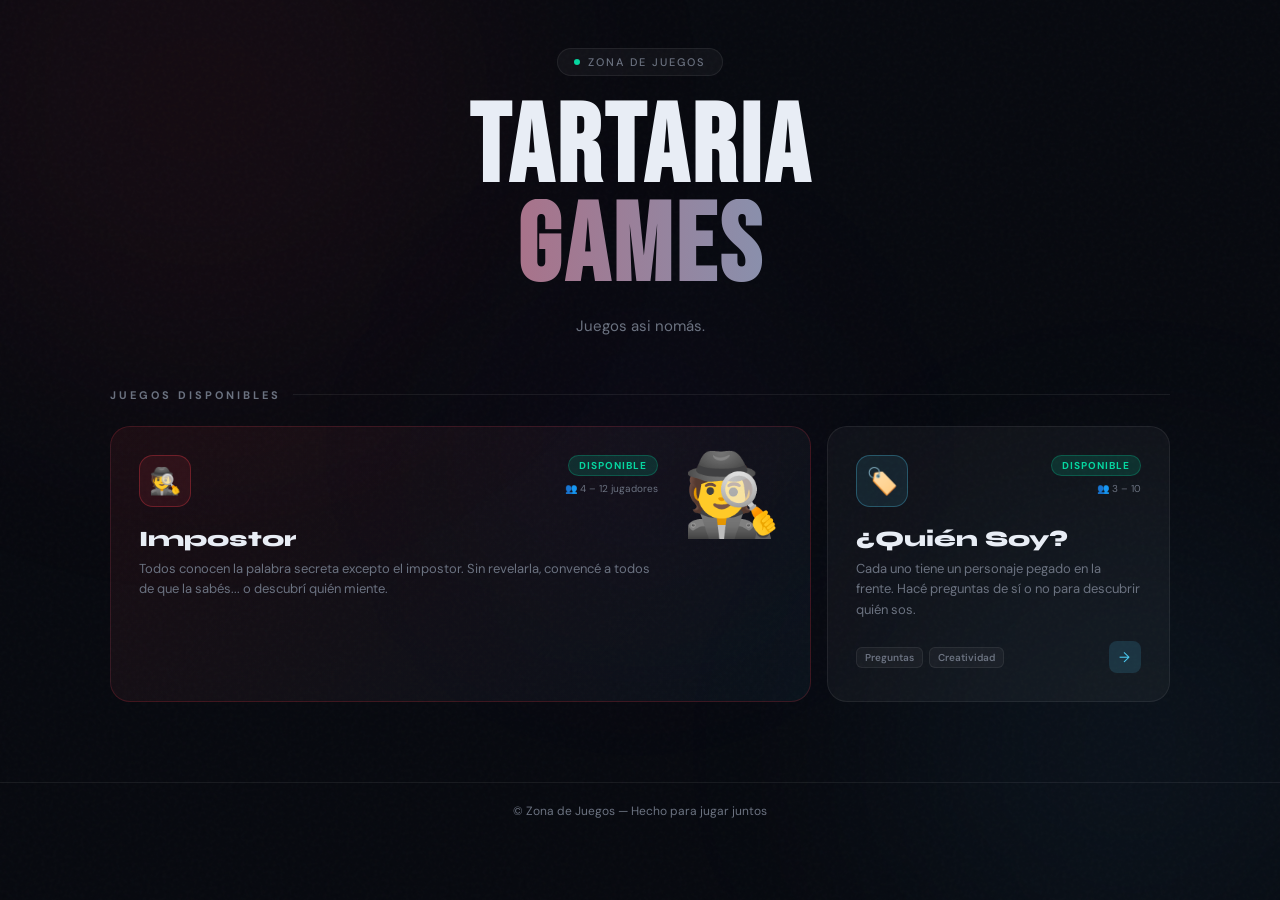
==== index.html @ 7bfea048 "se ordena la estructura de archivos" ====
<!DOCTYPE html>
<html lang="es">
<head>
    <meta charset="UTF-8">
    <meta name="viewport" content="width=device-width, initial-scale=1.0">
    <title>Zona de Juegos</title>
    <link rel="preconnect" href="https://fonts.googleapis.com">
    <link href="https://fonts.googleapis.com/css2?family=Bebas+Neue&family=Syne:wght@400;700;800&family=DM+Sans:wght@300;400;500&display=swap" rel="stylesheet">
    <style>
        :root {
            --bg: #07090f;
            --surface: rgba(255,255,255,0.04);
            --surface-hover: rgba(255,255,255,0.07);
            --border: rgba(255,255,255,0.07);
            --text: #e8edf5;
            --muted: #6b7280;
            --accent-red: #e63946;
            --accent-cyan: #4cc9f0;
            --accent-gold: #ffd60a;
            --accent-green: #06d6a0;
            --accent-purple: #a855f7;
        }

        *, *::before, *::after { box-sizing: border-box; margin: 0; padding: 0; }

        body {
            font-family: 'DM Sans', sans-serif;
            background: var(--bg);
            color: var(--text);
            min-height: 100svh;
            overflow-x: hidden;
            -webkit-font-smoothing: antialiased;
        }

        /* NOISE TEXTURE */
        body::before {
            content: '';
            position: fixed; inset: 0; z-index: 0;
            background-image: url("data:image/svg+xml,%3Csvg viewBox='0 0 256 256' xmlns='http://www.w3.org/2000/svg'%3E%3Cfilter id='noise'%3E%3CfeTurbulence type='fractalNoise' baseFrequency='0.9' numOctaves='4' stitchTiles='stitch'/%3E%3C/filter%3E%3Crect width='100%25' height='100%25' filter='url(%23noise)' opacity='0.04'/%3E%3C/svg%3E");
            pointer-events: none;
            opacity: 0.6;
        }

        /* BG GLOWS */
        .bg-glow {
            position: fixed; border-radius: 50%; filter: blur(120px);
            pointer-events: none; z-index: 0;
        }
        .bg-glow-1 { width: 600px; height: 600px; background: rgba(230,57,70,0.06); top: -200px; left: -100px; }
        .bg-glow-2 { width: 500px; height: 500px; background: rgba(76,201,240,0.05); bottom: -100px; right: -100px; }
        .bg-glow-3 { width: 300px; height: 300px; background: rgba(168,85,247,0.04); top: 50%; left: 50%; transform: translate(-50%,-50%); }

        /* HEADER */
        header {
            position: relative; z-index: 10;
            padding: 48px 24px 0;
            text-align: center;
        }

        .logo-badge {
            display: inline-flex; align-items: center; gap: 8px;
            background: var(--surface);
            border: 1px solid var(--border);
            border-radius: 100px;
            padding: 6px 16px;
            font-size: 11px; font-weight: 500; letter-spacing: 2px;
            text-transform: uppercase; color: var(--muted);
            margin-bottom: 24px;
            animation: fadeDown 0.6s ease both;
        }
        .logo-badge .dot { width: 6px; height: 6px; border-radius: 50%; background: var(--accent-green); animation: pulse 2s infinite; }

        @keyframes pulse { 0%,100% { opacity: 1; } 50% { opacity: 0.4; } }
        @keyframes fadeDown { from { opacity: 0; transform: translateY(-12px); } to { opacity: 1; transform: translateY(0); } }
        @keyframes fadeUp { from { opacity: 0; transform: translateY(16px); } to { opacity: 1; transform: translateY(0); } }

        .hero-title {
            font-family: 'Bebas Neue', sans-serif;
            font-size: clamp(56px, 12vw, 110px);
            letter-spacing: 4px;
            line-height: 0.9;
            margin-bottom: 16px;
            animation: fadeDown 0.6s 0.1s ease both;
        }
        .hero-title .line1 { display: block; color: var(--text); }
        .hero-title .line2 {
            display: block;
            background: linear-gradient(90deg, var(--accent-red), var(--accent-cyan));
            -webkit-background-clip: text; -webkit-text-fill-color: transparent;
            background-clip: text;
        }

        .hero-sub {
            font-size: 15px; color: var(--muted); max-width: 420px; margin: 0 auto 48px;
            line-height: 1.7;
            animation: fadeDown 0.6s 0.2s ease both;
        }

        /* GAMES GRID */
        .games-section {
            position: relative; z-index: 5;
            max-width: 1100px; margin: 0 auto;
            padding: 0 20px 80px;
        }

        .section-label {
            font-size: 11px; font-weight: 700; letter-spacing: 3px;
            text-transform: uppercase; color: var(--muted);
            margin-bottom: 24px;
            display: flex; align-items: center; gap: 12px;
        }
        .section-label::after { content: ''; flex: 1; height: 1px; background: var(--border); }

        .games-grid {
            display: grid;
            grid-template-columns: repeat(auto-fill, minmax(300px, 1fr));
            gap: 16px;
        }

        .game-card {
            position: relative;
            background: var(--surface);
            border: 1px solid var(--border);
            border-radius: 20px;
            padding: 28px;
            text-decoration: none;
            color: var(--text);
            transition: all 0.3s cubic-bezier(0.34, 1.56, 0.64, 1);
            overflow: hidden;
            animation: fadeUp 0.5s ease both;
            cursor: pointer;
            display: block;
        }

        .game-card:nth-child(1) { animation-delay: 0.3s; }
        .game-card:nth-child(2) { animation-delay: 0.4s; }
        .game-card:nth-child(3) { animation-delay: 0.5s; }
        .game-card:nth-child(4) { animation-delay: 0.6s; }
        .game-card:nth-child(5) { animation-delay: 0.7s; }

        .game-card::before {
            content: '';
            position: absolute; inset: 0;
            background: radial-gradient(circle at var(--mx, 50%) var(--my, 50%), var(--card-glow, rgba(255,255,255,0.05)), transparent 70%);
            opacity: 0; transition: opacity 0.3s;
        }
        .game-card:hover::before { opacity: 1; }

        .game-card:hover {
            transform: translateY(-6px) scale(1.01);
            border-color: var(--card-accent, rgba(255,255,255,0.15));
            box-shadow: 0 20px 60px rgba(0,0,0,0.5), 0 0 0 1px var(--card-accent, transparent);
        }

        .card-header { display: flex; align-items: flex-start; justify-content: space-between; margin-bottom: 20px; }

        .card-icon {
            width: 52px; height: 52px;
            border-radius: 14px;
            display: flex; align-items: center; justify-content: center;
            font-size: 26px;
            background: var(--card-icon-bg, rgba(255,255,255,0.06));
            border: 1px solid var(--card-accent, var(--border));
        }

        .card-badges { display: flex; flex-direction: column; align-items: flex-end; gap: 6px; }

        .badge {
            font-size: 10px; font-weight: 700; letter-spacing: 1px; text-transform: uppercase;
            padding: 3px 10px; border-radius: 100px;
        }
        .badge-available { background: rgba(6,214,160,0.15); color: var(--accent-green); border: 1px solid rgba(6,214,160,0.25); }
        .badge-soon { background: rgba(107,114,128,0.2); color: var(--muted); border: 1px solid var(--border); }
        .badge-hot { background: rgba(230,57,70,0.15); color: var(--accent-red); border: 1px solid rgba(230,57,70,0.25); }

        .badge-players {
            font-size: 10px; color: var(--muted);
            display: flex; align-items: center; gap: 4px;
        }

        .card-name {
            font-family: 'Syne', sans-serif;
            font-size: 22px; font-weight: 800;
            margin-bottom: 8px; line-height: 1.1;
        }
        .card-desc { font-size: 13px; color: var(--muted); line-height: 1.6; margin-bottom: 20px; }

        .card-footer {
            display: flex; align-items: center; justify-content: space-between;
        }

        .card-tags { display: flex; gap: 6px; flex-wrap: wrap; }
        .tag {
            font-size: 10px; font-weight: 600; color: var(--muted);
            background: rgba(255,255,255,0.04); border: 1px solid var(--border);
            padding: 3px 8px; border-radius: 6px;
        }

        .card-arrow {
            width: 32px; height: 32px;
            border-radius: 8px;
            background: var(--card-accent, rgba(255,255,255,0.06));
            display: flex; align-items: center; justify-content: center;
            font-size: 14px;
            transition: all 0.2s;
            flex-shrink: 0;
        }
        .game-card:hover .card-arrow { transform: translateX(3px); }

        .card-disabled .card-arrow { background: rgba(255,255,255,0.03); opacity: 0.4; }
        .card-disabled:hover { transform: none; }

        /* FEATURED CARD */
        .game-card.featured {
            grid-column: span 2;
            background: linear-gradient(135deg, rgba(230,57,70,0.08), rgba(76,201,240,0.05));
            border-color: rgba(230,57,70,0.2);
        }
        @media (max-width: 680px) { .game-card.featured { grid-column: span 1; } }

        .featured-inner { display: flex; gap: 24px; align-items: flex-start; }
        @media (max-width: 500px) { .featured-inner { flex-direction: column; } }

        .featured-content { flex: 1; }
        .featured-visual {
            font-size: 80px; line-height: 1;
            animation: float 4s ease-in-out infinite;
        }
        @keyframes float { 0%,100% { transform: translateY(0); } 50% { transform: translateY(-8px); } }

        /* STATS BAR */
        .stats-bar {
            position: relative; z-index: 5;
            max-width: 1100px; margin: 0 auto 40px;
            padding: 0 20px;
            display: flex; gap: 1px;
            animation: fadeUp 0.5s 0.25s ease both;
        }
        .stat-item {
            flex: 1;
            background: var(--surface); border: 1px solid var(--border);
            padding: 16px 20px;
            text-align: center;
        }
        .stat-item:first-child { border-radius: 14px 0 0 14px; }
        .stat-item:last-child { border-radius: 0 14px 14px 0; }
        .stat-num {
            font-family: 'Bebas Neue', sans-serif;
            font-size: 32px; letter-spacing: 1px;
            background: linear-gradient(90deg, var(--accent-cyan), var(--accent-red));
            -webkit-background-clip: text; -webkit-text-fill-color: transparent;
            background-clip: text;
        }
        .stat-label { font-size: 11px; color: var(--muted); margin-top: 2px; }

        footer {
            position: relative; z-index: 5;
            text-align: center; padding: 20px;
            font-size: 12px; color: var(--muted);
            border-top: 1px solid var(--border);
        }
    </style>
</head>
<body>

<div class="bg-glow bg-glow-1"></div>
<div class="bg-glow bg-glow-2"></div>
<div class="bg-glow bg-glow-3"></div>

<header>
    <div class="logo-badge">
        <span class="dot"></span>
        Zona de Juegos
    </div>
    <h1 class="hero-title">
        <span class="line1">TARTARIA</span>
        <span class="line2">GAMES</span>
    </h1>
    <p class="hero-sub">Juegos asi nomás.</p>
</header>


<section class="games-section">
    <div class="section-label">Juegos disponibles</div>

    <div class="games-grid">

        <!-- IMPOSTOR — FEATURED -->
        <a class="game-card featured" href="juegos/impostor.html"
           style="--card-accent: rgba(230,57,70,0.35); --card-glow: rgba(230,57,70,0.08); --card-icon-bg: rgba(230,57,70,0.1);">
            <div class="featured-inner">
                <div class="featured-content">
                    <div class="card-header">
                        <div class="card-icon">🕵️</div>
                        <div class="card-badges">
                            <span class="badge badge-available">Disponible</span>
                            <span class="badge-players">👥 4 – 12 jugadores</span>
                        </div>
                    </div>
                    <div class="card-name">Impostor</div>
                    <div class="card-desc">Todos conocen la palabra secreta excepto el impostor. Sin revelarla, convencé a todos de que la sabés... o descubrí quién miente.</div>
                </div>
                <div class="featured-visual">🕵️</div>
            </div>
        </a>

        <!-- WHO AM I -->
        <a class="game-card" href="quienSoy.html"
           style="--card-accent: rgba(76,201,240,0.3); --card-glow: rgba(76,201,240,0.06); --card-icon-bg: rgba(76,201,240,0.1);">
            <div class="card-header">
                <div class="card-icon">🏷️</div>
                <div class="card-badges">
                    <span class="badge badge-available">Disponible</span>
                    <span class="badge-players">👥 3 – 10</span>
                </div>
            </div>
            <div class="card-name">¿Quién Soy?</div>
            <div class="card-desc">Cada uno tiene un personaje pegado en la frente. Hacé preguntas de sí o no para descubrir quién sos.</div>
            <div class="card-footer">
                <div class="card-tags">
                    <span class="tag">Preguntas</span>
                    <span class="tag">Creatividad</span>
                </div>
                <div class="card-arrow" style="background: rgba(76,201,240,0.15); color: #4cc9f0;">→</div>
            </div>
        </a>

        

    </div>
</section>

<footer>© Zona de Juegos — Hecho para jugar juntos</footer>

<script>
    // Mouse glow on cards
    document.querySelectorAll('.game-card:not(.card-disabled)').forEach(card => {
        card.addEventListener('mousemove', e => {
            const rect = card.getBoundingClientRect();
            const x = ((e.clientX - rect.left) / rect.width * 100).toFixed(1);
            const y = ((e.clientY - rect.top) / rect.height * 100).toFixed(1);
            card.style.setProperty('--mx', x + '%');
            card.style.setProperty('--my', y + '%');
        });
    });
</script>
</body>
</html>
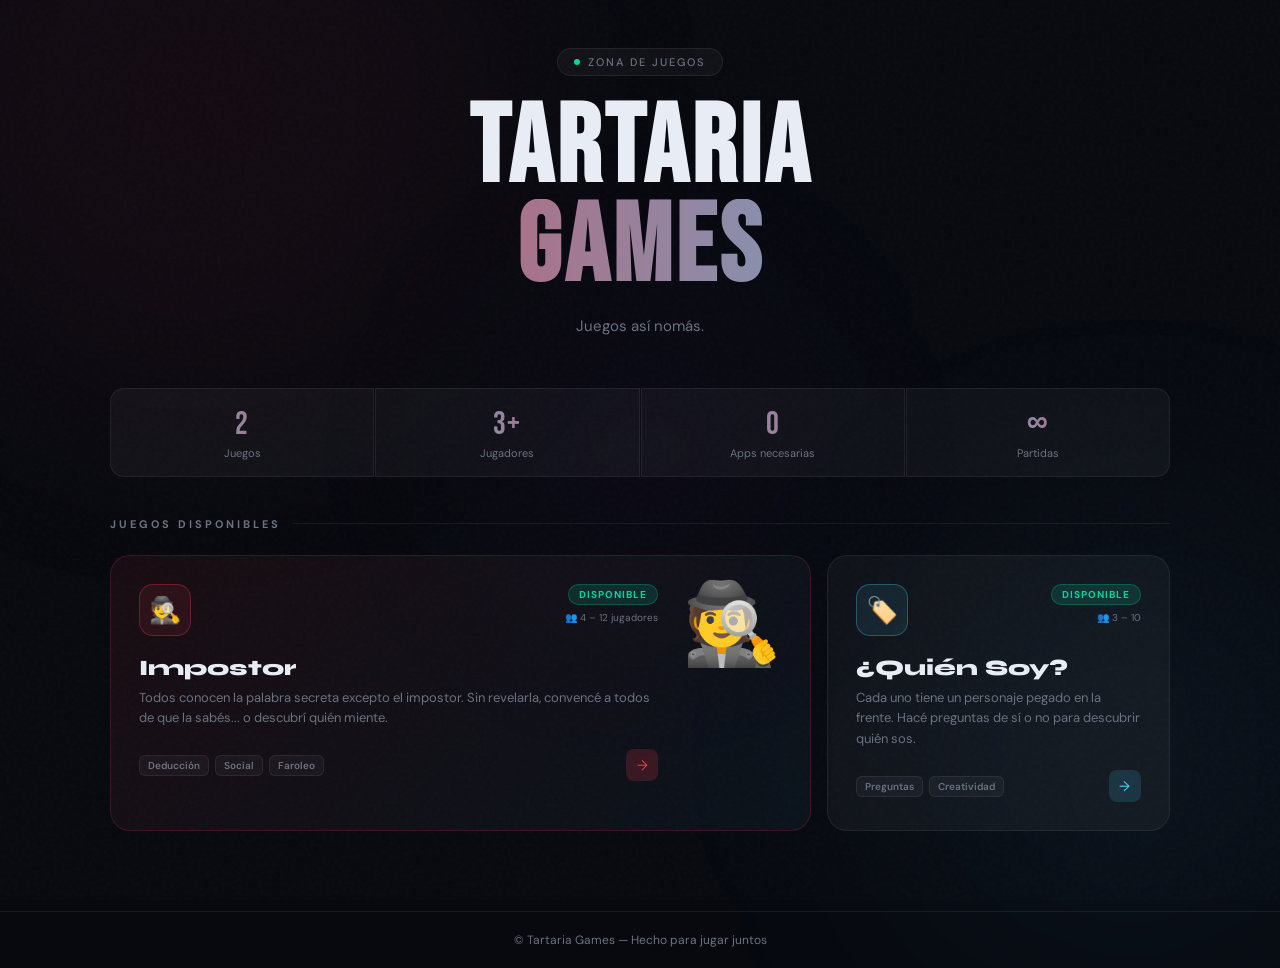
==== commit 0e840bbf: "Se actualizan las categorias del impostor" ====
--- a/index.html
+++ b/index.html
@@ -3,263 +3,10 @@
 <head>
     <meta charset="UTF-8">
     <meta name="viewport" content="width=device-width, initial-scale=1.0">
-    <title>Zona de Juegos</title>
+    <title>Tartaria Games</title>
     <link rel="preconnect" href="https://fonts.googleapis.com">
     <link href="https://fonts.googleapis.com/css2?family=Bebas+Neue&family=Syne:wght@400;700;800&family=DM+Sans:wght@300;400;500&display=swap" rel="stylesheet">
-    <style>
-        :root {
-            --bg: #07090f;
-            --surface: rgba(255,255,255,0.04);
-            --surface-hover: rgba(255,255,255,0.07);
-            --border: rgba(255,255,255,0.07);
-            --text: #e8edf5;
-            --muted: #6b7280;
-            --accent-red: #e63946;
-            --accent-cyan: #4cc9f0;
-            --accent-gold: #ffd60a;
-            --accent-green: #06d6a0;
-            --accent-purple: #a855f7;
-        }
-
-        *, *::before, *::after { box-sizing: border-box; margin: 0; padding: 0; }
-
-        body {
-            font-family: 'DM Sans', sans-serif;
-            background: var(--bg);
-            color: var(--text);
-            min-height: 100svh;
-            overflow-x: hidden;
-            -webkit-font-smoothing: antialiased;
-        }
-
-        /* NOISE TEXTURE */
-        body::before {
-            content: '';
-            position: fixed; inset: 0; z-index: 0;
-            background-image: url("data:image/svg+xml,%3Csvg viewBox='0 0 256 256' xmlns='http://www.w3.org/2000/svg'%3E%3Cfilter id='noise'%3E%3CfeTurbulence type='fractalNoise' baseFrequency='0.9' numOctaves='4' stitchTiles='stitch'/%3E%3C/filter%3E%3Crect width='100%25' height='100%25' filter='url(%23noise)' opacity='0.04'/%3E%3C/svg%3E");
-            pointer-events: none;
-            opacity: 0.6;
-        }
-
-        /* BG GLOWS */
-        .bg-glow {
-            position: fixed; border-radius: 50%; filter: blur(120px);
-            pointer-events: none; z-index: 0;
-        }
-        .bg-glow-1 { width: 600px; height: 600px; background: rgba(230,57,70,0.06); top: -200px; left: -100px; }
-        .bg-glow-2 { width: 500px; height: 500px; background: rgba(76,201,240,0.05); bottom: -100px; right: -100px; }
-        .bg-glow-3 { width: 300px; height: 300px; background: rgba(168,85,247,0.04); top: 50%; left: 50%; transform: translate(-50%,-50%); }
-
-        /* HEADER */
-        header {
-            position: relative; z-index: 10;
-            padding: 48px 24px 0;
-            text-align: center;
-        }
-
-        .logo-badge {
-            display: inline-flex; align-items: center; gap: 8px;
-            background: var(--surface);
-            border: 1px solid var(--border);
-            border-radius: 100px;
-            padding: 6px 16px;
-            font-size: 11px; font-weight: 500; letter-spacing: 2px;
-            text-transform: uppercase; color: var(--muted);
-            margin-bottom: 24px;
-            animation: fadeDown 0.6s ease both;
-        }
-        .logo-badge .dot { width: 6px; height: 6px; border-radius: 50%; background: var(--accent-green); animation: pulse 2s infinite; }
-
-        @keyframes pulse { 0%,100% { opacity: 1; } 50% { opacity: 0.4; } }
-        @keyframes fadeDown { from { opacity: 0; transform: translateY(-12px); } to { opacity: 1; transform: translateY(0); } }
-        @keyframes fadeUp { from { opacity: 0; transform: translateY(16px); } to { opacity: 1; transform: translateY(0); } }
-
-        .hero-title {
-            font-family: 'Bebas Neue', sans-serif;
-            font-size: clamp(56px, 12vw, 110px);
-            letter-spacing: 4px;
-            line-height: 0.9;
-            margin-bottom: 16px;
-            animation: fadeDown 0.6s 0.1s ease both;
-        }
-        .hero-title .line1 { display: block; color: var(--text); }
-        .hero-title .line2 {
-            display: block;
-            background: linear-gradient(90deg, var(--accent-red), var(--accent-cyan));
-            -webkit-background-clip: text; -webkit-text-fill-color: transparent;
-            background-clip: text;
-        }
-
-        .hero-sub {
-            font-size: 15px; color: var(--muted); max-width: 420px; margin: 0 auto 48px;
-            line-height: 1.7;
-            animation: fadeDown 0.6s 0.2s ease both;
-        }
-
-        /* GAMES GRID */
-        .games-section {
-            position: relative; z-index: 5;
-            max-width: 1100px; margin: 0 auto;
-            padding: 0 20px 80px;
-        }
-
-        .section-label {
-            font-size: 11px; font-weight: 700; letter-spacing: 3px;
-            text-transform: uppercase; color: var(--muted);
-            margin-bottom: 24px;
-            display: flex; align-items: center; gap: 12px;
-        }
-        .section-label::after { content: ''; flex: 1; height: 1px; background: var(--border); }
-
-        .games-grid {
-            display: grid;
-            grid-template-columns: repeat(auto-fill, minmax(300px, 1fr));
-            gap: 16px;
-        }
-
-        .game-card {
-            position: relative;
-            background: var(--surface);
-            border: 1px solid var(--border);
-            border-radius: 20px;
-            padding: 28px;
-            text-decoration: none;
-            color: var(--text);
-            transition: all 0.3s cubic-bezier(0.34, 1.56, 0.64, 1);
-            overflow: hidden;
-            animation: fadeUp 0.5s ease both;
-            cursor: pointer;
-            display: block;
-        }
-
-        .game-card:nth-child(1) { animation-delay: 0.3s; }
-        .game-card:nth-child(2) { animation-delay: 0.4s; }
-        .game-card:nth-child(3) { animation-delay: 0.5s; }
-        .game-card:nth-child(4) { animation-delay: 0.6s; }
-        .game-card:nth-child(5) { animation-delay: 0.7s; }
-
-        .game-card::before {
-            content: '';
-            position: absolute; inset: 0;
-            background: radial-gradient(circle at var(--mx, 50%) var(--my, 50%), var(--card-glow, rgba(255,255,255,0.05)), transparent 70%);
-            opacity: 0; transition: opacity 0.3s;
-        }
-        .game-card:hover::before { opacity: 1; }
-
-        .game-card:hover {
-            transform: translateY(-6px) scale(1.01);
-            border-color: var(--card-accent, rgba(255,255,255,0.15));
-            box-shadow: 0 20px 60px rgba(0,0,0,0.5), 0 0 0 1px var(--card-accent, transparent);
-        }
-
-        .card-header { display: flex; align-items: flex-start; justify-content: space-between; margin-bottom: 20px; }
-
-        .card-icon {
-            width: 52px; height: 52px;
-            border-radius: 14px;
-            display: flex; align-items: center; justify-content: center;
-            font-size: 26px;
-            background: var(--card-icon-bg, rgba(255,255,255,0.06));
-            border: 1px solid var(--card-accent, var(--border));
-        }
-
-        .card-badges { display: flex; flex-direction: column; align-items: flex-end; gap: 6px; }
-
-        .badge {
-            font-size: 10px; font-weight: 700; letter-spacing: 1px; text-transform: uppercase;
-            padding: 3px 10px; border-radius: 100px;
-        }
-        .badge-available { background: rgba(6,214,160,0.15); color: var(--accent-green); border: 1px solid rgba(6,214,160,0.25); }
-        .badge-soon { background: rgba(107,114,128,0.2); color: var(--muted); border: 1px solid var(--border); }
-        .badge-hot { background: rgba(230,57,70,0.15); color: var(--accent-red); border: 1px solid rgba(230,57,70,0.25); }
-
-        .badge-players {
-            font-size: 10px; color: var(--muted);
-            display: flex; align-items: center; gap: 4px;
-        }
-
-        .card-name {
-            font-family: 'Syne', sans-serif;
-            font-size: 22px; font-weight: 800;
-            margin-bottom: 8px; line-height: 1.1;
-        }
-        .card-desc { font-size: 13px; color: var(--muted); line-height: 1.6; margin-bottom: 20px; }
-
-        .card-footer {
-            display: flex; align-items: center; justify-content: space-between;
-        }
-
-        .card-tags { display: flex; gap: 6px; flex-wrap: wrap; }
-        .tag {
-            font-size: 10px; font-weight: 600; color: var(--muted);
-            background: rgba(255,255,255,0.04); border: 1px solid var(--border);
-            padding: 3px 8px; border-radius: 6px;
-        }
-
-        .card-arrow {
-            width: 32px; height: 32px;
-            border-radius: 8px;
-            background: var(--card-accent, rgba(255,255,255,0.06));
-            display: flex; align-items: center; justify-content: center;
-            font-size: 14px;
-            transition: all 0.2s;
-            flex-shrink: 0;
-        }
-        .game-card:hover .card-arrow { transform: translateX(3px); }
-
-        .card-disabled .card-arrow { background: rgba(255,255,255,0.03); opacity: 0.4; }
-        .card-disabled:hover { transform: none; }
-
-        /* FEATURED CARD */
-        .game-card.featured {
-            grid-column: span 2;
-            background: linear-gradient(135deg, rgba(230,57,70,0.08), rgba(76,201,240,0.05));
-            border-color: rgba(230,57,70,0.2);
-        }
-        @media (max-width: 680px) { .game-card.featured { grid-column: span 1; } }
-
-        .featured-inner { display: flex; gap: 24px; align-items: flex-start; }
-        @media (max-width: 500px) { .featured-inner { flex-direction: column; } }
-
-        .featured-content { flex: 1; }
-        .featured-visual {
-            font-size: 80px; line-height: 1;
-            animation: float 4s ease-in-out infinite;
-        }
-        @keyframes float { 0%,100% { transform: translateY(0); } 50% { transform: translateY(-8px); } }
-
-        /* STATS BAR */
-        .stats-bar {
-            position: relative; z-index: 5;
-            max-width: 1100px; margin: 0 auto 40px;
-            padding: 0 20px;
-            display: flex; gap: 1px;
-            animation: fadeUp 0.5s 0.25s ease both;
-        }
-        .stat-item {
-            flex: 1;
-            background: var(--surface); border: 1px solid var(--border);
-            padding: 16px 20px;
-            text-align: center;
-        }
-        .stat-item:first-child { border-radius: 14px 0 0 14px; }
-        .stat-item:last-child { border-radius: 0 14px 14px 0; }
-        .stat-num {
-            font-family: 'Bebas Neue', sans-serif;
-            font-size: 32px; letter-spacing: 1px;
-            background: linear-gradient(90deg, var(--accent-cyan), var(--accent-red));
-            -webkit-background-clip: text; -webkit-text-fill-color: transparent;
-            background-clip: text;
-        }
-        .stat-label { font-size: 11px; color: var(--muted); margin-top: 2px; }
-
-        footer {
-            position: relative; z-index: 5;
-            text-align: center; padding: 20px;
-            font-size: 12px; color: var(--muted);
-            border-top: 1px solid var(--border);
-        }
-    </style>
+    <link rel="stylesheet" href="index.css">
 </head>
 <body>
 
@@ -276,9 +23,27 @@
         <span class="line1">TARTARIA</span>
         <span class="line2">GAMES</span>
     </h1>
-    <p class="hero-sub">Juegos asi nomás.</p>
+    <p class="hero-sub">Juegos así nomás.</p>
 </header>
 
+<div class="stats-bar">
+    <div class="stat-item">
+        <div class="stat-num">2</div>
+        <div class="stat-label">Juegos</div>
+    </div>
+    <div class="stat-item">
+        <div class="stat-num">3+</div>
+        <div class="stat-label">Jugadores</div>
+    </div>
+    <div class="stat-item">
+        <div class="stat-num">0</div>
+        <div class="stat-label">Apps necesarias</div>
+    </div>
+    <div class="stat-item">
+        <div class="stat-num">∞</div>
+        <div class="stat-label">Partidas</div>
+    </div>
+</div>
 
 <section class="games-section">
     <div class="section-label">Juegos disponibles</div>
@@ -286,7 +51,7 @@
     <div class="games-grid">
 
         <!-- IMPOSTOR — FEATURED -->
-        <a class="game-card featured" href="juegos/impostor.html"
+        <a class="game-card featured" href="impostor/impostor.html"
            style="--card-accent: rgba(230,57,70,0.35); --card-glow: rgba(230,57,70,0.08); --card-icon-bg: rgba(230,57,70,0.1);">
             <div class="featured-inner">
                 <div class="featured-content">
@@ -299,13 +64,21 @@
                     </div>
                     <div class="card-name">Impostor</div>
                     <div class="card-desc">Todos conocen la palabra secreta excepto el impostor. Sin revelarla, convencé a todos de que la sabés... o descubrí quién miente.</div>
+                    <div class="card-footer">
+                        <div class="card-tags">
+                            <span class="tag">Deducción</span>
+                            <span class="tag">Social</span>
+                            <span class="tag">Faroleo</span>
+                        </div>
+                        <div class="card-arrow" style="background: rgba(230,57,70,0.2); color: #e63946;">→</div>
+                    </div>
                 </div>
                 <div class="featured-visual">🕵️</div>
             </div>
         </a>
 
-        <!-- WHO AM I -->
-        <a class="game-card" href="quienSoy.html"
+        <!-- QUIEN SOY -->
+        <a class="game-card" href="quienSoy/quienSoy.html"
            style="--card-accent: rgba(76,201,240,0.3); --card-glow: rgba(76,201,240,0.06); --card-icon-bg: rgba(76,201,240,0.1);">
             <div class="card-header">
                 <div class="card-icon">🏷️</div>
@@ -325,24 +98,11 @@
             </div>
         </a>
 
-        
-
     </div>
 </section>
 
-<footer>© Zona de Juegos — Hecho para jugar juntos</footer>
+<footer>© Tartaria Games — Hecho para jugar juntos</footer>
 
-<script>
-    // Mouse glow on cards
-    document.querySelectorAll('.game-card:not(.card-disabled)').forEach(card => {
-        card.addEventListener('mousemove', e => {
-            const rect = card.getBoundingClientRect();
-            const x = ((e.clientX - rect.left) / rect.width * 100).toFixed(1);
-            const y = ((e.clientY - rect.top) / rect.height * 100).toFixed(1);
-            card.style.setProperty('--mx', x + '%');
-            card.style.setProperty('--my', y + '%');
-        });
-    });
-</script>
+<script src="index.js"></script>
 </body>
 </html>
--- a/index.css
+++ b/index.css
@@ -0,0 +1,252 @@
+:root {
+    --bg: #07090f;
+    --surface: rgba(255,255,255,0.04);
+    --surface-hover: rgba(255,255,255,0.07);
+    --border: rgba(255,255,255,0.07);
+    --text: #e8edf5;
+    --muted: #6b7280;
+    --accent-red: #e63946;
+    --accent-cyan: #4cc9f0;
+    --accent-gold: #ffd60a;
+    --accent-green: #06d6a0;
+    --accent-purple: #a855f7;
+}
+
+*, *::before, *::after { box-sizing: border-box; margin: 0; padding: 0; }
+
+body {
+    font-family: 'DM Sans', sans-serif;
+    background: var(--bg);
+    color: var(--text);
+    min-height: 100svh;
+    overflow-x: hidden;
+    -webkit-font-smoothing: antialiased;
+}
+
+/* ── NOISE TEXTURE ── */
+body::before {
+    content: '';
+    position: fixed; inset: 0; z-index: 0;
+    background-image: url("data:image/svg+xml,%3Csvg viewBox='0 0 256 256' xmlns='http://www.w3.org/2000/svg'%3E%3Cfilter id='noise'%3E%3CfeTurbulence type='fractalNoise' baseFrequency='0.9' numOctaves='4' stitchTiles='stitch'/%3E%3C/filter%3E%3Crect width='100%25' height='100%25' filter='url(%23noise)' opacity='0.04'/%3E%3C/svg%3E");
+    pointer-events: none;
+    opacity: 0.6;
+}
+
+/* ── BG GLOWS ── */
+.bg-glow {
+    position: fixed; border-radius: 50%; filter: blur(120px);
+    pointer-events: none; z-index: 0;
+}
+.bg-glow-1 { width: 600px; height: 600px; background: rgba(230,57,70,0.06); top: -200px; left: -100px; }
+.bg-glow-2 { width: 500px; height: 500px; background: rgba(76,201,240,0.05); bottom: -100px; right: -100px; }
+.bg-glow-3 { width: 300px; height: 300px; background: rgba(168,85,247,0.04); top: 50%; left: 50%; transform: translate(-50%,-50%); }
+
+/* ── HEADER ── */
+header {
+    position: relative; z-index: 10;
+    padding: 48px 24px 0;
+    text-align: center;
+}
+
+.logo-badge {
+    display: inline-flex; align-items: center; gap: 8px;
+    background: var(--surface);
+    border: 1px solid var(--border);
+    border-radius: 100px;
+    padding: 6px 16px;
+    font-size: 11px; font-weight: 500; letter-spacing: 2px;
+    text-transform: uppercase; color: var(--muted);
+    margin-bottom: 24px;
+    animation: fadeDown 0.6s ease both;
+}
+.logo-badge .dot {
+    width: 6px; height: 6px; border-radius: 50%;
+    background: var(--accent-green); animation: pulse 2s infinite;
+}
+
+@keyframes pulse   { 0%,100% { opacity: 1; } 50% { opacity: 0.4; } }
+@keyframes fadeDown { from { opacity: 0; transform: translateY(-12px); } to { opacity: 1; transform: translateY(0); } }
+@keyframes fadeUp   { from { opacity: 0; transform: translateY(16px);  } to { opacity: 1; transform: translateY(0); } }
+
+.hero-title {
+    font-family: 'Bebas Neue', sans-serif;
+    font-size: clamp(56px, 12vw, 110px);
+    letter-spacing: 4px;
+    line-height: 0.9;
+    margin-bottom: 16px;
+    animation: fadeDown 0.6s 0.1s ease both;
+}
+.hero-title .line1 { display: block; color: var(--text); }
+.hero-title .line2 {
+    display: block;
+    background: linear-gradient(90deg, var(--accent-red), var(--accent-cyan));
+    -webkit-background-clip: text; -webkit-text-fill-color: transparent;
+    background-clip: text;
+}
+
+.hero-sub {
+    font-size: 15px; color: var(--muted); max-width: 420px; margin: 0 auto 48px;
+    line-height: 1.7;
+    animation: fadeDown 0.6s 0.2s ease both;
+}
+
+/* ── GAMES SECTION ── */
+.games-section {
+    position: relative; z-index: 5;
+    max-width: 1100px; margin: 0 auto;
+    padding: 0 20px 80px;
+}
+
+.section-label {
+    font-size: 11px; font-weight: 700; letter-spacing: 3px;
+    text-transform: uppercase; color: var(--muted);
+    margin-bottom: 24px;
+    display: flex; align-items: center; gap: 12px;
+}
+.section-label::after { content: ''; flex: 1; height: 1px; background: var(--border); }
+
+.games-grid {
+    display: grid;
+    grid-template-columns: repeat(auto-fill, minmax(300px, 1fr));
+    gap: 16px;
+}
+
+/* ── GAME CARD ── */
+.game-card {
+    position: relative;
+    background: var(--surface);
+    border: 1px solid var(--border);
+    border-radius: 20px;
+    padding: 28px;
+    text-decoration: none;
+    color: var(--text);
+    transition: all 0.3s cubic-bezier(0.34, 1.56, 0.64, 1);
+    overflow: hidden;
+    animation: fadeUp 0.5s ease both;
+    cursor: pointer;
+    display: block;
+}
+
+.game-card:nth-child(1) { animation-delay: 0.3s; }
+.game-card:nth-child(2) { animation-delay: 0.4s; }
+.game-card:nth-child(3) { animation-delay: 0.5s; }
+.game-card:nth-child(4) { animation-delay: 0.6s; }
+.game-card:nth-child(5) { animation-delay: 0.7s; }
+
+.game-card::before {
+    content: '';
+    position: absolute; inset: 0;
+    background: radial-gradient(circle at var(--mx, 50%) var(--my, 50%), var(--card-glow, rgba(255,255,255,0.05)), transparent 70%);
+    opacity: 0; transition: opacity 0.3s;
+}
+.game-card:hover::before { opacity: 1; }
+
+.game-card:hover {
+    transform: translateY(-6px) scale(1.01);
+    border-color: var(--card-accent, rgba(255,255,255,0.15));
+    box-shadow: 0 20px 60px rgba(0,0,0,0.5), 0 0 0 1px var(--card-accent, transparent);
+}
+
+.card-header { display: flex; align-items: flex-start; justify-content: space-between; margin-bottom: 20px; }
+
+.card-icon {
+    width: 52px; height: 52px;
+    border-radius: 14px;
+    display: flex; align-items: center; justify-content: center;
+    font-size: 26px;
+    background: var(--card-icon-bg, rgba(255,255,255,0.06));
+    border: 1px solid var(--card-accent, var(--border));
+}
+
+.card-badges { display: flex; flex-direction: column; align-items: flex-end; gap: 6px; }
+
+.badge {
+    font-size: 10px; font-weight: 700; letter-spacing: 1px; text-transform: uppercase;
+    padding: 3px 10px; border-radius: 100px;
+}
+.badge-available { background: rgba(6,214,160,0.15);  color: var(--accent-green);  border: 1px solid rgba(6,214,160,0.25); }
+.badge-soon      { background: rgba(107,114,128,0.2); color: var(--muted);          border: 1px solid var(--border); }
+.badge-hot       { background: rgba(230,57,70,0.15);  color: var(--accent-red);     border: 1px solid rgba(230,57,70,0.25); }
+
+.badge-players { font-size: 10px; color: var(--muted); display: flex; align-items: center; gap: 4px; }
+
+.card-name {
+    font-family: 'Syne', sans-serif;
+    font-size: 22px; font-weight: 800;
+    margin-bottom: 8px; line-height: 1.1;
+}
+.card-desc  { font-size: 13px; color: var(--muted); line-height: 1.6; margin-bottom: 20px; }
+
+.card-footer { display: flex; align-items: center; justify-content: space-between; }
+
+.card-tags { display: flex; gap: 6px; flex-wrap: wrap; }
+.tag {
+    font-size: 10px; font-weight: 600; color: var(--muted);
+    background: rgba(255,255,255,0.04); border: 1px solid var(--border);
+    padding: 3px 8px; border-radius: 6px;
+}
+
+.card-arrow {
+    width: 32px; height: 32px;
+    border-radius: 8px;
+    background: var(--card-accent, rgba(255,255,255,0.06));
+    display: flex; align-items: center; justify-content: center;
+    font-size: 14px;
+    transition: all 0.2s;
+    flex-shrink: 0;
+}
+.game-card:hover .card-arrow { transform: translateX(3px); }
+
+.card-disabled .card-arrow { background: rgba(255,255,255,0.03); opacity: 0.4; }
+.card-disabled:hover { transform: none; }
+
+/* ── FEATURED CARD ── */
+.game-card.featured {
+    grid-column: span 2;
+    background: linear-gradient(135deg, rgba(230,57,70,0.08), rgba(76,201,240,0.05));
+    border-color: rgba(230,57,70,0.2);
+}
+@media (max-width: 680px) { .game-card.featured { grid-column: span 1; } }
+
+.featured-inner { display: flex; gap: 24px; align-items: flex-start; }
+@media (max-width: 500px) { .featured-inner { flex-direction: column; } }
+
+.featured-content { flex: 1; }
+.featured-visual {
+    font-size: 80px; line-height: 1;
+    animation: float 4s ease-in-out infinite;
+}
+@keyframes float { 0%,100% { transform: translateY(0); } 50% { transform: translateY(-8px); } }
+
+/* ── STATS BAR ── */
+.stats-bar {
+    position: relative; z-index: 5;
+    max-width: 1100px; margin: 0 auto 40px;
+    padding: 0 20px;
+    display: flex; gap: 1px;
+    animation: fadeUp 0.5s 0.25s ease both;
+}
+.stat-item {
+    flex: 1;
+    background: var(--surface); border: 1px solid var(--border);
+    padding: 16px 20px;
+    text-align: center;
+}
+.stat-item:first-child { border-radius: 14px 0 0 14px; }
+.stat-item:last-child  { border-radius: 0 14px 14px 0; }
+.stat-num {
+    font-family: 'Bebas Neue', sans-serif;
+    font-size: 32px; letter-spacing: 1px;
+    background: linear-gradient(90deg, var(--accent-cyan), var(--accent-red));
+    -webkit-background-clip: text; -webkit-text-fill-color: transparent;
+    background-clip: text;
+}
+.stat-label { font-size: 11px; color: var(--muted); margin-top: 2px; }
+
+/* ── FOOTER ── */
+footer {
+    position: relative; z-index: 5;
+    text-align: center; padding: 20px;
+    font-size: 12px; color: var(--muted);
+    border-top: 1px solid var(--border);
+}
